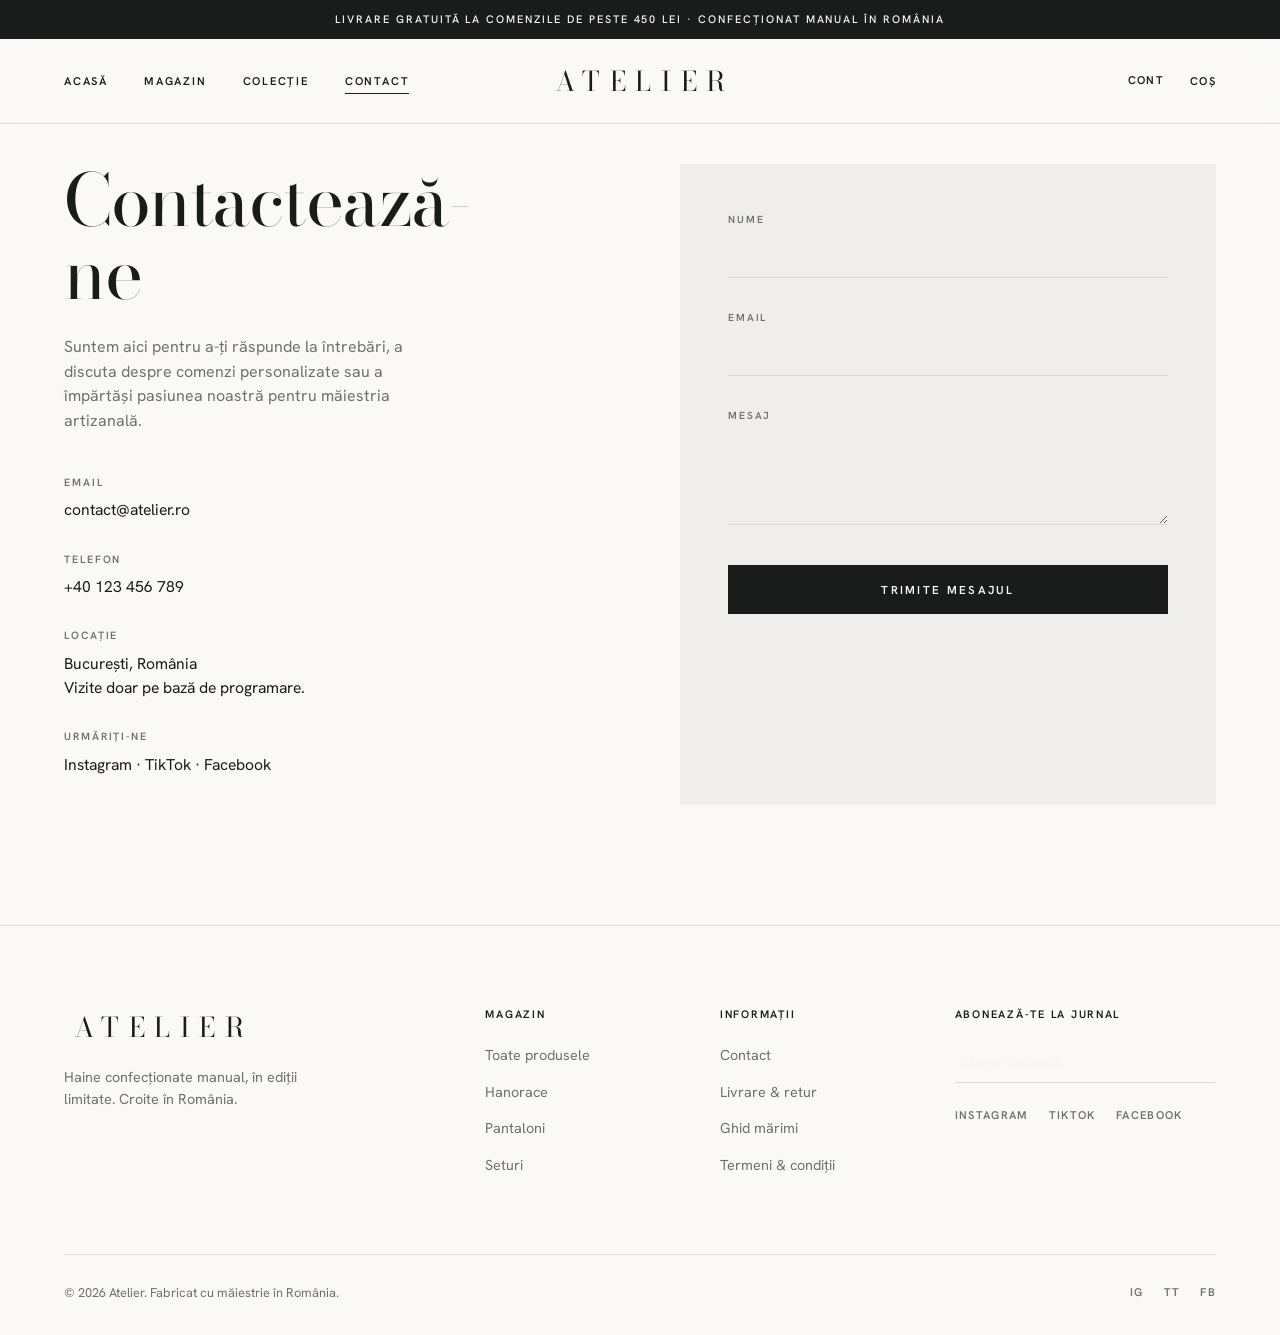
==== contact.html @ ae687ff8 "Site Atelier - magazin de haine confectionate manual Design Quiet Luxury (Bodoni Moda + Hanken Grote" ====
<!DOCTYPE html>
<html lang="ro">
<head>
  <meta charset="UTF-8" />
  <meta name="viewport" content="width=device-width, initial-scale=1.0" />
  <title>Contact — ATELIER</title>
  <meta name="description" content="Contactează echipa Atelier. Întrebări despre comenzi, mărimi sau colaborări." />
  <link rel="preconnect" href="https://fonts.googleapis.com" />
  <link rel="preconnect" href="https://fonts.gstatic.com" crossorigin />
  <link href="https://fonts.googleapis.com/css2?family=Bodoni+Moda:opsz,wght@6..96,400..700&family=Hanken+Grotesk:wght@400;500;600;700&display=swap" rel="stylesheet" />
  <link rel="stylesheet" href="css/style.css" />
</head>
<body>

  <div class="topbar">Livrare gratuită la comenzile de peste 450 lei · Confecționat manual în România</div>

  <header class="header">
    <div class="container nav">
      <button class="nav-toggle" aria-label="Meniu">☰</button>
      <nav>
        <ul class="nav-menu">
          <li><a href="index.html">Acasă</a></li>
          <li><a href="magazin.html">Magazin</a></li>
          <li><a href="index.html#colectie">Colecție</a></li>
          <li><a href="contact.html" class="active">Contact</a></li>
        </ul>
      </nav>
      <a href="index.html" class="logo">Atelier</a>
      <div class="nav-actions">
        <a href="#" aria-label="Cont">Cont</a>
        <button data-open-cart aria-label="Coș">Coș <span class="cart-count">0</span></button>
      </div>
    </div>
  </header>

  <div class="container">
    <div class="contact-grid">
      <div class="contact-left">
        <h1>Contactează-<br>ne</h1>
        <p>Suntem aici pentru a-ți răspunde la întrebări, a discuta despre comenzi personalizate sau a împărtăși pasiunea noastră pentru măiestria artizanală.</p>
        <div class="contact-info">
          <div class="block"><h4>Email</h4><p>contact@atelier.ro</p></div>
          <div class="block"><h4>Telefon</h4><p>+40 123 456 789</p></div>
          <div class="block"><h4>Locație</h4><p>București, România<br>Vizite doar pe bază de programare.</p></div>
          <div class="block"><h4>Urmăriți-ne</h4><p>Instagram · TikTok · Facebook</p></div>
        </div>
      </div>

      <div class="contact-form-wrap">
        <form id="contact-form">
          <div class="form-row">
            <label for="name">Nume</label>
            <input type="text" id="name" name="name" required />
          </div>
          <div class="form-row">
            <label for="email">Email</label>
            <input type="email" id="email" name="email" required />
          </div>
          <div class="form-row">
            <label for="message">Mesaj</label>
            <textarea id="message" name="message" required></textarea>
          </div>
          <button type="submit" class="btn btn-dark" style="width:100%">Trimite mesajul</button>
        </form>
      </div>
    </div>
  </div>

  <footer class="footer">
    <div class="container">
      <div class="footer-grid">
        <div class="footer-brand">
          <a href="index.html" class="logo">Atelier</a>
          <p>Haine confecționate manual, în ediții limitate. Croite în România.</p>
        </div>
        <div class="footer-col">
          <h4>Magazin</h4>
          <ul>
            <li><a href="magazin.html">Toate produsele</a></li>
            <li><a href="magazin.html">Hanorace</a></li>
            <li><a href="magazin.html">Pantaloni</a></li>
            <li><a href="magazin.html">Seturi</a></li>
          </ul>
        </div>
        <div class="footer-col">
          <h4>Informații</h4>
          <ul>
            <li><a href="contact.html">Contact</a></li>
            <li><a href="#">Livrare & retur</a></li>
            <li><a href="#">Ghid mărimi</a></li>
            <li><a href="#">Termeni & condiții</a></li>
          </ul>
        </div>
        <div class="footer-col">
          <h4>Abonează-te la jurnal</h4>
          <form class="newsletter-form footer-news-form">
            <input type="email" placeholder="Adresa de email" required />
            <button type="submit" aria-label="Abonează-te">→</button>
          </form>
          <div class="socials" style="margin-top:24px">
            <a href="#">Instagram</a><a href="#">TikTok</a><a href="#">Facebook</a>
          </div>
        </div>
      </div>
      <div class="footer-bottom">
        <span>© 2026 Atelier. Fabricat cu măiestrie în România.</span>
        <div class="socials"><a href="#">IG</a><a href="#">TT</a><a href="#">FB</a></div>
      </div>
    </div>
  </footer>

  <div class="cart-overlay" id="cart-overlay" data-close-cart></div>
  <aside class="cart-drawer" id="cart-drawer" aria-label="Coș de cumpărături">
    <div class="cart-header">
      <h3>Coșul tău</h3>
      <button class="cart-close" data-close-cart aria-label="Închide">×</button>
    </div>
    <div class="cart-items" id="cart-items"></div>
    <div class="cart-footer">
      <div class="cart-total"><span>Total</span><span class="amount" id="cart-total">0 lei</span></div>
      <button class="btn btn-dark" id="checkout-btn">Finalizează comanda</button>
    </div>
  </aside>

  <script src="js/products.js"></script>
  <script src="js/main.js"></script>
</body>
</html>
---- css/style.css ----
/* =========================================================
   ATELIER — Quiet Luxury Editorial
   Design premium minimalist. Editează variabilele în :root.
   Fonturi: Bodoni Moda (titluri) + Hanken Grotesk (text/UI).
   ========================================================= */

:root {
  /* Culori */
  --color-bg: #faf9f7;          /* ecru */
  --color-bg-alt: #f1f0ee;      /* stone deschis */
  --color-panel: #efeeec;
  --color-text: #1a1c1b;        /* charcoal */
  --color-muted: #6f7170;
  --color-line: #d9d8d5;
  --color-line-soft: rgba(26, 28, 27, 0.12);
  --color-accent: #c5a27d;      /* camel */
  --color-olive: #8b8d7e;
  --color-dark: #1a1c1b;
  --color-sale: #8a5a3b;

  /* Tipografie */
  --font-serif: "Bodoni Moda", Georgia, "Times New Roman", serif;
  --font-sans: "Hanken Grotesk", -apple-system, "Segoe UI", sans-serif;
  --fs-base: 16px;

  /* Spațiere */
  --container: 1440px;
  --pad-x: 64px;
  --gap: 28px;
  --section-pad: 120px;

  /* Tranziții */
  --ease: 0.4s cubic-bezier(0.22, 1, 0.36, 1);
}

/* ----------------------- Reset ----------------------- */
*,
*::before,
*::after { box-sizing: border-box; margin: 0; padding: 0; }

html { font-size: var(--fs-base); scroll-behavior: smooth; }

body {
  font-family: var(--font-sans);
  color: var(--color-text);
  background: var(--color-bg);
  line-height: 1.55;
  -webkit-font-smoothing: antialiased;
  text-rendering: optimizeLegibility;
}

img { max-width: 100%; display: block; }
a { color: inherit; text-decoration: none; }
ul { list-style: none; }
button { font-family: inherit; cursor: pointer; border: none; background: none; color: inherit; }

/* ----------------------- Utilitare ----------------------- */
.container {
  width: 100%;
  max-width: var(--container);
  margin: 0 auto;
  padding: 0 var(--pad-x);
}

.section { padding: var(--section-pad) 0; }

.serif { font-family: var(--font-serif); font-weight: 400; }

.eyebrow {
  font-size: 0.72rem;
  font-weight: 600;
  letter-spacing: 0.22em;
  text-transform: uppercase;
  color: var(--color-muted);
}

.section-head {
  display: flex;
  align-items: flex-end;
  justify-content: space-between;
  margin-bottom: 56px;
  flex-wrap: wrap;
  gap: 16px;
}
.section-title {
  font-family: var(--font-serif);
  font-weight: 400;
  font-size: clamp(2rem, 4vw, 3rem);
  line-height: 1.05;
  letter-spacing: -0.01em;
}
.section-link {
  font-size: 0.72rem;
  font-weight: 600;
  letter-spacing: 0.18em;
  text-transform: uppercase;
  position: relative;
  padding-bottom: 4px;
}
.section-link::after {
  content: "";
  position: absolute;
  left: 0; bottom: 0;
  width: 100%; height: 1px;
  background: var(--color-text);
  transform: scaleX(1);
  transform-origin: right;
  transition: transform var(--ease);
}
.section-link:hover::after { transform: scaleX(0); }

/* ----------------------- Butoane ----------------------- */
.btn {
  display: inline-block;
  padding: 16px 40px;
  font-size: 0.72rem;
  font-weight: 600;
  letter-spacing: 0.2em;
  text-transform: uppercase;
  border: 1px solid var(--color-text);
  transition: background var(--ease), color var(--ease);
}
.btn-dark { background: var(--color-text); color: var(--color-bg); }
.btn-dark:hover { background: transparent; color: var(--color-text); }
.btn-light { background: transparent; color: var(--color-text); }
.btn-light:hover { background: var(--color-text); color: var(--color-bg); }
.btn-on-dark {
  background: var(--color-bg);
  color: var(--color-text);
  border-color: var(--color-bg);
}
.btn-on-dark:hover { background: transparent; color: var(--color-bg); }

/* ----------------------- Bara superioară (promo) ----------------------- */
.topbar {
  background: var(--color-text);
  color: var(--color-bg);
  text-align: center;
  font-size: 0.68rem;
  font-weight: 500;
  letter-spacing: 0.18em;
  text-transform: uppercase;
  padding: 11px 16px;
}

/* ----------------------- Header (logo centrat) ----------------------- */
.header {
  position: sticky;
  top: 0;
  z-index: 50;
  background: rgba(250, 249, 247, 0.85);
  backdrop-filter: blur(12px);
  border-bottom: 1px solid var(--color-line-soft);
}
.nav {
  display: grid;
  grid-template-columns: 1fr auto 1fr;
  align-items: center;
  height: 84px;
}
.nav-menu {
  display: flex;
  gap: 36px;
  justify-self: start;
}
.nav-menu a {
  font-size: 0.7rem;
  font-weight: 600;
  letter-spacing: 0.16em;
  text-transform: uppercase;
  position: relative;
  padding: 6px 0;
  transition: opacity var(--ease);
}
.nav-menu a::after {
  content: "";
  position: absolute;
  left: 0; bottom: 0;
  width: 0; height: 1px;
  background: var(--color-text);
  transition: width var(--ease);
}
.nav-menu a:hover::after,
.nav-menu a.active::after { width: 100%; }

.logo {
  font-family: var(--font-serif);
  font-weight: 400;
  font-size: 1.7rem;
  letter-spacing: 0.35em;
  text-transform: uppercase;
  text-indent: 0.35em;
  justify-self: center;
}

.nav-actions {
  display: flex;
  align-items: center;
  gap: 26px;
  justify-self: end;
}
.nav-actions button,
.nav-actions a {
  font-size: 0.7rem;
  font-weight: 600;
  letter-spacing: 0.12em;
  text-transform: uppercase;
  display: flex;
  align-items: center;
  gap: 7px;
  transition: opacity var(--ease);
}
.nav-actions button:hover,
.nav-actions a:hover { opacity: 0.55; }
.cart-count {
  font-size: 0.62rem;
  color: var(--color-muted);
}
.nav-toggle { display: none; font-size: 1.4rem; justify-self: start; }

/* ----------------------- Hero ----------------------- */
.hero {
  position: relative;
  height: calc(100vh - 84px - 38px);
  min-height: 560px;
  max-height: 820px;
  display: flex;
  align-items: center;
  overflow: hidden;
  background: var(--color-bg-alt);
}
.hero-img {
  position: absolute;
  inset: 0;
  background-size: cover;
  background-position: center 30%;
}
.hero-img::after {
  content: "";
  position: absolute;
  inset: 0;
  background: linear-gradient(90deg, rgba(0,0,0,0.45) 0%, rgba(0,0,0,0.15) 45%, transparent 75%);
}
.hero-content {
  position: relative;
  z-index: 2;
  max-width: 620px;
  color: #f4f3f1;
}
.hero-content .eyebrow { color: rgba(244, 243, 241, 0.85); }
.hero-title {
  font-family: var(--font-serif);
  font-weight: 400;
  font-size: clamp(2.8rem, 6vw, 5rem);
  line-height: 1.02;
  letter-spacing: -0.02em;
  margin: 20px 0 24px;
}
.hero-text {
  font-size: 1.05rem;
  line-height: 1.6;
  margin-bottom: 40px;
  max-width: 440px;
  color: rgba(244, 243, 241, 0.92);
}

/* ----------------------- Categorii ----------------------- */
.cat-grid {
  display: grid;
  grid-template-columns: repeat(3, 1fr);
  gap: var(--gap);
}
.cat-card {
  position: relative;
  aspect-ratio: 3 / 4;
  overflow: hidden;
  background: var(--color-bg-alt);
}
.cat-card img {
  position: absolute;
  inset: 0;
  width: 100%; height: 100%;
  object-fit: cover;
  transition: transform 0.9s var(--ease);
}
.cat-card:hover img { transform: scale(1.05); }
.cat-card .label {
  position: absolute;
  left: 0; bottom: 0;
  width: 100%;
  padding: 32px;
  background: linear-gradient(transparent, rgba(26,28,27,0.55));
  color: #f4f3f1;
}
.cat-card .label span {
  font-size: 0.68rem;
  font-weight: 600;
  letter-spacing: 0.2em;
  text-transform: uppercase;
  opacity: 0.85;
}
.cat-card .label h3 {
  font-family: var(--font-serif);
  font-weight: 400;
  font-size: 1.6rem;
  margin-top: 6px;
}

/* ----------------------- Grilă produse ----------------------- */
.product-grid {
  display: grid;
  grid-template-columns: repeat(4, 1fr);
  gap: 56px var(--gap);
}
.product-card { position: relative; }
.product-media {
  position: relative;
  aspect-ratio: 3 / 4;
  background: var(--color-bg-alt);
  overflow: hidden;
  margin-bottom: 18px;
}
.product-media img {
  position: absolute;
  inset: 0;
  width: 100%; height: 100%;
  object-fit: cover;
  transition: transform 0.9s var(--ease), opacity var(--ease);
}
.product-card:hover .product-media img { transform: scale(1.04); }
.product-media .ph {
  position: absolute;
  inset: 0;
  display: flex;
  align-items: center;
  justify-content: center;
  color: var(--color-muted);
  font-size: 0.75rem;
  letter-spacing: 0.1em;
  text-transform: uppercase;
  text-align: center;
  padding: 16px;
}
.badge {
  position: absolute;
  top: 16px;
  left: 16px;
  z-index: 2;
  font-size: 0.62rem;
  font-weight: 600;
  letter-spacing: 0.16em;
  text-transform: uppercase;
  color: var(--color-text);
  background: rgba(250, 249, 247, 0.9);
  padding: 6px 12px;
}
.badge.sale { color: var(--color-sale); }
.product-add {
  position: absolute;
  left: 16px;
  right: 16px;
  bottom: 16px;
  background: var(--color-text);
  color: var(--color-bg);
  text-align: center;
  padding: 14px;
  font-size: 0.66rem;
  font-weight: 600;
  letter-spacing: 0.18em;
  text-transform: uppercase;
  opacity: 0;
  transform: translateY(10px);
  transition: opacity var(--ease), transform var(--ease);
}
.product-card:hover .product-add { opacity: 1; transform: translateY(0); }

.product-info { text-align: left; }
.product-cat {
  font-size: 0.64rem;
  font-weight: 600;
  letter-spacing: 0.16em;
  text-transform: uppercase;
  color: var(--color-muted);
  margin-bottom: 8px;
}
.product-info h3 {
  font-family: var(--font-serif);
  font-weight: 400;
  font-size: 1.15rem;
  margin-bottom: 8px;
}
.product-price {
  font-size: 0.95rem;
  display: flex;
  gap: 10px;
  align-items: baseline;
}
.product-price .old {
  color: var(--color-muted);
  text-decoration: line-through;
  font-size: 0.85rem;
}
.product-price .sale { color: var(--color-sale); }
.swatches { display: flex; gap: 7px; margin-top: 12px; }
.swatch {
  width: 13px; height: 13px;
  border-radius: 50%;
  border: 1px solid var(--color-line);
}

/* ----------------------- Bandă valori ----------------------- */
.values {
  border-top: 1px solid var(--color-line-soft);
  border-bottom: 1px solid var(--color-line-soft);
}
.values-grid {
  display: grid;
  grid-template-columns: repeat(4, 1fr);
  gap: var(--gap);
}
.value { text-align: center; padding: 16px; }
.value .ico {
  font-family: var(--font-serif);
  font-size: 1.6rem;
  color: var(--color-accent);
  margin-bottom: 14px;
}
.value h4 {
  font-size: 0.72rem;
  font-weight: 600;
  letter-spacing: 0.16em;
  text-transform: uppercase;
  margin-bottom: 8px;
}
.value p { font-size: 0.88rem; color: var(--color-muted); }

/* ----------------------- Story / Despre ----------------------- */
.story {
  display: grid;
  grid-template-columns: 1fr 1fr;
  align-items: center;
  gap: 80px;
}
.story-media { aspect-ratio: 4 / 5; overflow: hidden; background: var(--color-bg-alt); }
.story-media img { width: 100%; height: 100%; object-fit: cover; }
.story-text h2 {
  font-family: var(--font-serif);
  font-weight: 400;
  font-size: clamp(2rem, 3.5vw, 2.8rem);
  line-height: 1.1;
  letter-spacing: -0.01em;
  margin: 18px 0 24px;
}
.story-text p { color: var(--color-muted); margin-bottom: 20px; max-width: 480px; }

/* ----------------------- Newsletter ----------------------- */
.newsletter {
  background: var(--color-text);
  color: var(--color-bg);
  text-align: center;
}
.newsletter h2 {
  font-family: var(--font-serif);
  font-weight: 400;
  font-size: clamp(2rem, 3.5vw, 2.8rem);
  margin-bottom: 16px;
}
.newsletter p { color: rgba(244, 243, 241, 0.65); margin-bottom: 36px; }
.newsletter-form {
  display: flex;
  max-width: 460px;
  margin: 0 auto;
  border-bottom: 1px solid rgba(244, 243, 241, 0.35);
}
.newsletter-form input {
  flex: 1;
  padding: 14px 4px;
  border: none;
  background: transparent;
  color: var(--color-bg);
  font-family: inherit;
  font-size: 0.95rem;
}
.newsletter-form input::placeholder { color: rgba(244, 243, 241, 0.5); }
.newsletter-form input:focus { outline: none; }
.newsletter-form button {
  padding: 14px 8px;
  color: var(--color-bg);
  font-size: 1.2rem;
}

/* ----------------------- Footer ----------------------- */
.footer {
  background: var(--color-bg);
  border-top: 1px solid var(--color-line-soft);
  padding: 80px 0 32px;
}
.footer-grid {
  display: grid;
  grid-template-columns: 2fr 1fr 1fr 1.4fr;
  gap: 48px;
  margin-bottom: 64px;
}
.footer-brand .logo { justify-self: start; margin-bottom: 18px; display: inline-block; }
.footer-brand p { color: var(--color-muted); font-size: 0.9rem; max-width: 280px; }
.footer-col h4 {
  font-size: 0.68rem;
  font-weight: 600;
  letter-spacing: 0.16em;
  text-transform: uppercase;
  margin-bottom: 20px;
}
.footer-col ul li { margin-bottom: 12px; }
.footer-col a { font-size: 0.9rem; color: var(--color-muted); transition: color var(--ease); }
.footer-col a:hover { color: var(--color-text); }
.footer-news-form {
  display: flex;
  border-bottom: 1px solid var(--color-line);
  max-width: 260px;
}
.footer-news-form input {
  flex: 1;
  padding: 8px 2px;
  border: none;
  background: transparent;
  font-family: inherit;
  font-size: 0.88rem;
  color: var(--color-text);
}
.footer-news-form input:focus { outline: none; }
.footer-news-form button { padding: 8px; font-size: 1.1rem; }
.footer-bottom {
  display: flex;
  justify-content: space-between;
  align-items: center;
  padding-top: 28px;
  border-top: 1px solid var(--color-line-soft);
  font-size: 0.8rem;
  color: var(--color-muted);
  flex-wrap: wrap;
  gap: 12px;
}
.socials { display: flex; gap: 20px; }
.socials a { font-size: 0.7rem; font-weight: 600; letter-spacing: 0.12em; text-transform: uppercase; }

/* ----------------------- Coș (drawer) ----------------------- */
.cart-overlay {
  position: fixed; inset: 0;
  background: rgba(26, 28, 27, 0.4);
  backdrop-filter: blur(2px);
  opacity: 0; visibility: hidden;
  transition: opacity var(--ease);
  z-index: 100;
}
.cart-overlay.open { opacity: 1; visibility: visible; }
.cart-drawer {
  position: fixed; top: 0; right: 0;
  width: 420px; max-width: 92vw; height: 100%;
  background: var(--color-bg);
  z-index: 101;
  transform: translateX(100%);
  transition: transform var(--ease);
  display: flex;
  flex-direction: column;
}
.cart-drawer.open { transform: translateX(0); }
.cart-header {
  display: flex;
  justify-content: space-between;
  align-items: center;
  padding: 28px;
  border-bottom: 1px solid var(--color-line-soft);
}
.cart-header h3 {
  font-size: 0.78rem;
  font-weight: 600;
  letter-spacing: 0.18em;
  text-transform: uppercase;
}
.cart-close { font-size: 1.6rem; line-height: 1; }
.cart-items { flex: 1; overflow-y: auto; padding: 12px 28px; }
.cart-item {
  display: grid;
  grid-template-columns: 64px 1fr auto;
  gap: 16px;
  padding: 20px 0;
  border-bottom: 1px solid var(--color-line-soft);
}
.cart-item .thumb { width: 64px; height: 82px; object-fit: cover; background: var(--color-bg-alt); }
.cart-item h4 { font-family: var(--font-serif); font-weight: 400; font-size: 1rem; margin-bottom: 5px; }
.cart-item .meta { font-size: 0.78rem; color: var(--color-muted); }
.cart-item .qty { display: flex; align-items: center; gap: 10px; margin-top: 12px; font-size: 0.9rem; }
.cart-item .qty button {
  width: 26px; height: 26px;
  border: 1px solid var(--color-line);
  font-size: 0.9rem;
  transition: border-color var(--ease);
}
.cart-item .qty button:hover { border-color: var(--color-text); }
.cart-item .remove {
  font-size: 0.68rem;
  letter-spacing: 0.1em;
  text-transform: uppercase;
  color: var(--color-muted);
  align-self: start;
  transition: color var(--ease);
}
.cart-item .remove:hover { color: var(--color-sale); }
.cart-empty { text-align: center; color: var(--color-muted); padding: 80px 0; font-size: 0.92rem; }
.cart-footer { padding: 28px; border-top: 1px solid var(--color-line-soft); }
.cart-total {
  display: flex;
  justify-content: space-between;
  align-items: baseline;
  font-size: 0.95rem;
  margin-bottom: 20px;
}
.cart-total .amount { font-family: var(--font-serif); font-size: 1.4rem; }
.cart-footer .btn { width: 100%; text-align: center; }

/* ----------------------- Antet pagini ----------------------- */
.page-head { text-align: center; padding: 80px 0 24px; }
.page-head h1 {
  font-family: var(--font-serif);
  font-weight: 400;
  font-size: clamp(2.6rem, 6vw, 4.5rem);
  line-height: 1.02;
  letter-spacing: -0.01em;
}
.page-head p { color: var(--color-muted); margin-top: 14px; max-width: 480px; margin-left: auto; margin-right: auto; }

/* ----------------------- Filtre shop ----------------------- */
.filters {
  display: flex;
  gap: 28px;
  flex-wrap: wrap;
  justify-content: center;
  margin: 40px 0 64px;
}
.filter-btn {
  font-size: 0.7rem;
  font-weight: 600;
  letter-spacing: 0.16em;
  text-transform: uppercase;
  color: var(--color-muted);
  padding-bottom: 6px;
  position: relative;
  transition: color var(--ease);
}
.filter-btn::after {
  content: "";
  position: absolute;
  left: 0; bottom: 0;
  width: 0; height: 1px;
  background: var(--color-text);
  transition: width var(--ease);
}
.filter-btn:hover { color: var(--color-text); }
.filter-btn.active { color: var(--color-text); }
.filter-btn.active::after { width: 100%; }

/* ----------------------- Pagina contact ----------------------- */
.contact-grid {
  display: grid;
  grid-template-columns: 1fr 1fr;
  gap: 80px;
  padding: 40px 0 var(--section-pad);
}
.contact-left h1 {
  font-family: var(--font-serif);
  font-weight: 400;
  font-size: clamp(2.6rem, 6vw, 4.5rem);
  line-height: 1.02;
  letter-spacing: -0.02em;
  margin-bottom: 24px;
}
.contact-left > p { color: var(--color-muted); max-width: 380px; margin-bottom: 40px; }
.contact-info .block { margin-bottom: 28px; }
.contact-info h4 {
  font-size: 0.66rem;
  font-weight: 600;
  letter-spacing: 0.18em;
  text-transform: uppercase;
  color: var(--color-muted);
  margin-bottom: 8px;
}
.contact-info p { font-size: 0.98rem; }
.contact-form-wrap { background: var(--color-panel); padding: 48px; }
.form-row { margin-bottom: 32px; }
.form-row label {
  display: block;
  font-size: 0.64rem;
  font-weight: 600;
  letter-spacing: 0.18em;
  text-transform: uppercase;
  color: var(--color-muted);
  margin-bottom: 12px;
}
.form-row input,
.form-row textarea {
  width: 100%;
  padding: 8px 0;
  border: none;
  border-bottom: 1px solid var(--color-line);
  background: transparent;
  font-family: inherit;
  font-size: 1rem;
  color: var(--color-text);
}
.form-row input:focus,
.form-row textarea:focus { outline: none; border-color: var(--color-text); }
.form-row textarea { resize: vertical; min-height: 90px; }

/* ----------------------- Toast ----------------------- */
.toast {
  position: fixed;
  bottom: 28px;
  left: 50%;
  transform: translateX(-50%) translateY(120px);
  background: var(--color-text);
  color: var(--color-bg);
  padding: 16px 28px;
  font-size: 0.8rem;
  letter-spacing: 0.08em;
  z-index: 200;
  transition: transform var(--ease);
}
.toast.show { transform: translateX(-50%) translateY(0); }

/* ----------------------- Responsive ----------------------- */
@media (max-width: 1100px) {
  :root { --pad-x: 40px; --section-pad: 96px; }
  .product-grid { grid-template-columns: repeat(3, 1fr); }
  .footer-grid { grid-template-columns: 1fr 1fr; }
}

@media (max-width: 860px) {
  :root { --pad-x: 24px; --section-pad: 72px; }
  .nav { grid-template-columns: 1fr auto 1fr; height: 70px; }
  .nav-menu {
    position: fixed;
    top: 70px; left: 0;
    width: 100%;
    background: var(--color-bg);
    flex-direction: column;
    gap: 0;
    padding: 8px 24px 16px;
    border-bottom: 1px solid var(--color-line-soft);
    transform: translateY(-130%);
    transition: transform var(--ease);
    z-index: 40;
  }
  .nav-menu.open { transform: translateY(0); }
  .nav-menu a { padding: 16px 0; border-bottom: 1px solid var(--color-line-soft); }
  .nav-toggle { display: block; }
  .logo { font-size: 1.4rem; }
  .nav-actions { gap: 18px; }
  .story { grid-template-columns: 1fr; gap: 40px; }
  .contact-grid { grid-template-columns: 1fr; gap: 48px; }
  .contact-form-wrap { padding: 32px 24px; }
  .cat-grid { grid-template-columns: 1fr; }
  .product-grid { grid-template-columns: repeat(2, 1fr); gap: 40px 20px; }
  .values-grid { grid-template-columns: 1fr 1fr; gap: 40px 16px; }
  .footer-grid { grid-template-columns: 1fr; gap: 36px; }
  .newsletter-form { flex-direction: row; }
}

@media (max-width: 460px) {
  .product-grid { grid-template-columns: 1fr; }
  .nav-actions a[aria-label="Cont"] { display: none; }
}
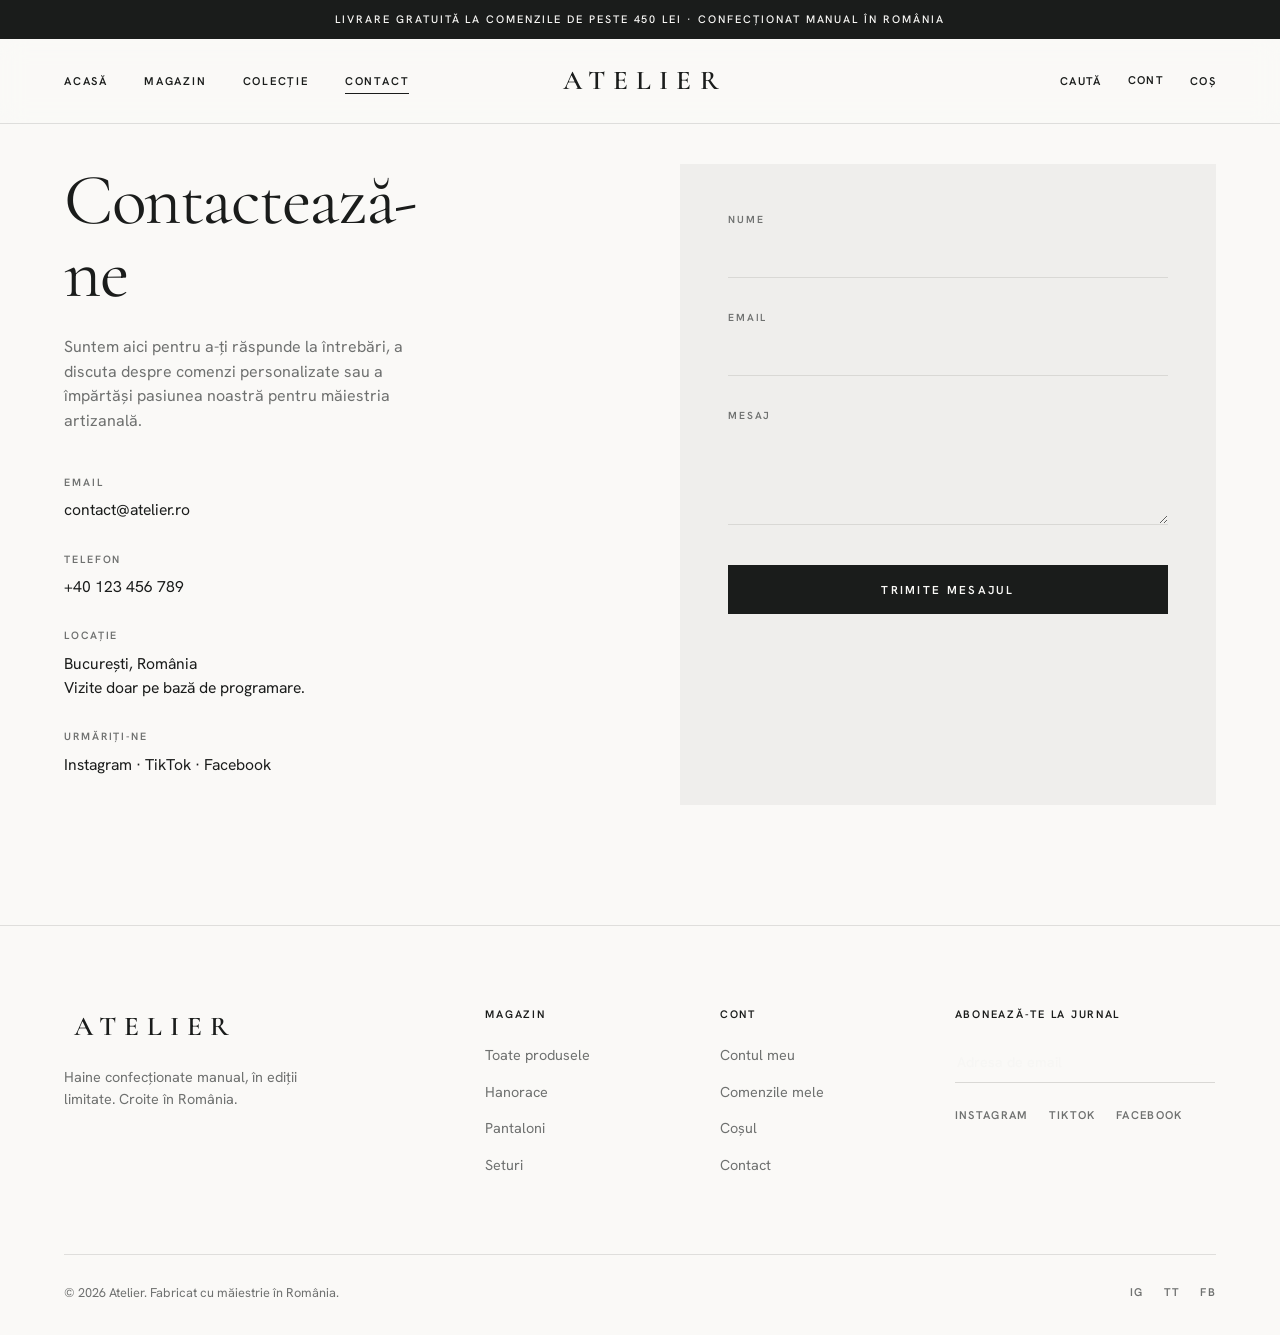
==== commit 00c7d7c2: "Actualizare magazin: pagini noi, stiluri, animatii si autentificare" ====
--- a/contact.html
+++ b/contact.html
@@ -7,31 +7,10 @@
   <meta name="description" content="Contactează echipa Atelier. Întrebări despre comenzi, mărimi sau colaborări." />
   <link rel="preconnect" href="https://fonts.googleapis.com" />
   <link rel="preconnect" href="https://fonts.gstatic.com" crossorigin />
-  <link href="https://fonts.googleapis.com/css2?family=Bodoni+Moda:opsz,wght@6..96,400..700&family=Hanken+Grotesk:wght@400;500;600;700&display=swap" rel="stylesheet" />
-  <link rel="stylesheet" href="css/style.css" />
+  <link href="https://fonts.googleapis.com/css2?family=Cormorant+Garamond:wght@400;500;600;700&family=Hanken+Grotesk:wght@400;500;600;700&display=swap" rel="stylesheet" />
+  <link rel="stylesheet" href="css/style.css?v=5" />
 </head>
-<body>
-
-  <div class="topbar">Livrare gratuită la comenzile de peste 450 lei · Confecționat manual în România</div>
-
-  <header class="header">
-    <div class="container nav">
-      <button class="nav-toggle" aria-label="Meniu">☰</button>
-      <nav>
-        <ul class="nav-menu">
-          <li><a href="index.html">Acasă</a></li>
-          <li><a href="magazin.html">Magazin</a></li>
-          <li><a href="index.html#colectie">Colecție</a></li>
-          <li><a href="contact.html" class="active">Contact</a></li>
-        </ul>
-      </nav>
-      <a href="index.html" class="logo">Atelier</a>
-      <div class="nav-actions">
-        <a href="#" aria-label="Cont">Cont</a>
-        <button data-open-cart aria-label="Coș">Coș <span class="cart-count">0</span></button>
-      </div>
-    </div>
-  </header>
+<body data-page="contact">
 
   <div class="container">
     <div class="contact-grid">
@@ -66,63 +45,9 @@
     </div>
   </div>
 
-  <footer class="footer">
-    <div class="container">
-      <div class="footer-grid">
-        <div class="footer-brand">
-          <a href="index.html" class="logo">Atelier</a>
-          <p>Haine confecționate manual, în ediții limitate. Croite în România.</p>
-        </div>
-        <div class="footer-col">
-          <h4>Magazin</h4>
-          <ul>
-            <li><a href="magazin.html">Toate produsele</a></li>
-            <li><a href="magazin.html">Hanorace</a></li>
-            <li><a href="magazin.html">Pantaloni</a></li>
-            <li><a href="magazin.html">Seturi</a></li>
-          </ul>
-        </div>
-        <div class="footer-col">
-          <h4>Informații</h4>
-          <ul>
-            <li><a href="contact.html">Contact</a></li>
-            <li><a href="#">Livrare & retur</a></li>
-            <li><a href="#">Ghid mărimi</a></li>
-            <li><a href="#">Termeni & condiții</a></li>
-          </ul>
-        </div>
-        <div class="footer-col">
-          <h4>Abonează-te la jurnal</h4>
-          <form class="newsletter-form footer-news-form">
-            <input type="email" placeholder="Adresa de email" required />
-            <button type="submit" aria-label="Abonează-te">→</button>
-          </form>
-          <div class="socials" style="margin-top:24px">
-            <a href="#">Instagram</a><a href="#">TikTok</a><a href="#">Facebook</a>
-          </div>
-        </div>
-      </div>
-      <div class="footer-bottom">
-        <span>© 2026 Atelier. Fabricat cu măiestrie în România.</span>
-        <div class="socials"><a href="#">IG</a><a href="#">TT</a><a href="#">FB</a></div>
-      </div>
-    </div>
-  </footer>
-
-  <div class="cart-overlay" id="cart-overlay" data-close-cart></div>
-  <aside class="cart-drawer" id="cart-drawer" aria-label="Coș de cumpărături">
-    <div class="cart-header">
-      <h3>Coșul tău</h3>
-      <button class="cart-close" data-close-cart aria-label="Închide">×</button>
-    </div>
-    <div class="cart-items" id="cart-items"></div>
-    <div class="cart-footer">
-      <div class="cart-total"><span>Total</span><span class="amount" id="cart-total">0 lei</span></div>
-      <button class="btn btn-dark" id="checkout-btn">Finalizează comanda</button>
-    </div>
-  </aside>
-
-  <script src="js/products.js"></script>
-  <script src="js/main.js"></script>
+  <script src="js/products.js?v=5"></script>
+  <script src="js/auth.js?v=5"></script>
+  <script src="js/layout.js?v=5"></script>
+  <script src="js/main.js?v=5"></script>
 </body>
 </html>
--- a/css/style.css
+++ b/css/style.css
@@ -19,7 +19,7 @@
   --color-sale: #8a5a3b;
 
   /* Tipografie */
-  --font-serif: "Bodoni Moda", Georgia, "Times New Roman", serif;
+  --font-serif: "Cormorant Garamond", Georgia, "Times New Roman", serif;
   --font-sans: "Hanken Grotesk", -apple-system, "Segoe UI", sans-serif;
   --fs-base: 16px;
 
@@ -767,5 +767,947 @@
 
 @media (max-width: 460px) {
   .product-grid { grid-template-columns: 1fr; }
-  .nav-actions a[aria-label="Cont"] { display: none; }
-}
+}
+
+/* =========================================================
+   CĂUTARE / CONT / COȘ / CHECKOUT  (funcții adăugate)
+   ========================================================= */
+
+/* ----------------------- Search overlay ----------------------- */
+.search-overlay {
+  position: fixed;
+  inset: 0;
+  z-index: 120;
+  background: rgba(26, 28, 27, 0.4);
+  backdrop-filter: blur(4px);
+  opacity: 0;
+  visibility: hidden;
+  transition: opacity var(--ease);
+}
+.search-overlay.open { opacity: 1; visibility: visible; }
+.search-panel {
+  background: var(--color-bg);
+  padding: 32px 0 48px;
+  max-height: 90vh;
+  overflow-y: auto;
+  transform: translateY(-16px);
+  transition: transform var(--ease);
+}
+.search-overlay.open .search-panel { transform: translateY(0); }
+.search-bar {
+  display: flex;
+  align-items: center;
+  gap: 16px;
+  border-bottom: 1px solid var(--color-text);
+  padding-bottom: 12px;
+}
+.search-bar input {
+  flex: 1;
+  border: none;
+  background: transparent;
+  font-family: var(--font-serif);
+  font-size: clamp(1.4rem, 3vw, 2.2rem);
+  color: var(--color-text);
+}
+.search-bar input:focus { outline: none; }
+.search-bar input::placeholder { color: var(--color-line); }
+.search-close { font-size: 1.8rem; line-height: 1; color: var(--color-muted); }
+.search-hint {
+  font-size: 0.72rem;
+  letter-spacing: 0.14em;
+  text-transform: uppercase;
+  color: var(--color-muted);
+  margin: 24px 0 32px;
+}
+.search-results { gap: 40px var(--gap); }
+
+/* ----------------------- Pagina cont ----------------------- */
+.account-wrap { padding: 64px 0 var(--section-pad); min-height: 50vh; }
+.auth-grid {
+  display: grid;
+  grid-template-columns: 1fr 1fr;
+  gap: 32px;
+  max-width: 900px;
+  margin: 0 auto;
+}
+.auth-card { background: var(--color-panel); padding: 48px; }
+.auth-card h2 { font-size: 1.8rem; margin-bottom: 6px; }
+.auth-sub { color: var(--color-muted); font-size: 0.9rem; margin-bottom: 32px; }
+.form-error { color: var(--color-error, #ba1a1a); font-size: 0.82rem; min-height: 18px; margin-bottom: 8px; }
+
+/* dashboard */
+.dash-head {
+  display: flex;
+  justify-content: space-between;
+  align-items: flex-start;
+  gap: 24px;
+  padding-bottom: 40px;
+  border-bottom: 1px solid var(--color-line-soft);
+  margin-bottom: 48px;
+  flex-wrap: wrap;
+}
+.dash-head h1 { font-size: clamp(2rem, 4vw, 3rem); line-height: 1.05; margin-top: 6px; }
+.dash-email { color: var(--color-muted); margin-top: 8px; }
+.orders-list { display: flex; flex-direction: column; gap: 16px; }
+.order-card { border: 1px solid var(--color-line-soft); padding: 24px; }
+.order-top {
+  display: flex;
+  justify-content: space-between;
+  align-items: baseline;
+  margin-bottom: 12px;
+  gap: 12px;
+  flex-wrap: wrap;
+}
+.order-id { font-weight: 600; letter-spacing: 0.04em; margin-right: 14px; }
+.order-date { color: var(--color-muted); font-size: 0.85rem; }
+.order-status {
+  font-size: 0.64rem;
+  font-weight: 600;
+  letter-spacing: 0.14em;
+  text-transform: uppercase;
+  color: var(--color-accent);
+  border: 1px solid var(--color-accent);
+  padding: 4px 10px;
+}
+.order-items { color: var(--color-muted); font-size: 0.9rem; margin-bottom: 16px; }
+.order-bottom {
+  display: flex;
+  justify-content: space-between;
+  align-items: baseline;
+  padding-top: 14px;
+  border-top: 1px solid var(--color-line-soft);
+  font-size: 0.88rem;
+}
+.order-total { font-family: var(--font-serif); font-size: 1.2rem; }
+
+/* ----------------------- Pagina coș ----------------------- */
+.cart-empty-page { text-align: center; padding: 80px 0 120px; }
+.cart-empty-page p { color: var(--color-muted); margin-bottom: 28px; font-size: 1rem; }
+.cartp-grid { display: grid; grid-template-columns: 1.7fr 1fr; gap: 64px; align-items: start; }
+.cartp-list { display: flex; flex-direction: column; }
+.cartp-item {
+  display: grid;
+  grid-template-columns: 96px 1fr auto auto auto;
+  gap: 24px;
+  align-items: center;
+  padding: 24px 0;
+  border-bottom: 1px solid var(--color-line-soft);
+}
+.cartp-media { width: 96px; height: 120px; overflow: hidden; background: var(--color-bg-alt); }
+.cartp-media img { width: 100%; height: 100%; object-fit: cover; }
+.cartp-info h3 { font-size: 1.15rem; margin: 4px 0; }
+.cartp-price { color: var(--color-muted); font-size: 0.9rem; }
+.cartp-qty { display: flex; align-items: center; gap: 12px; }
+.cartp-qty button {
+  width: 30px; height: 30px;
+  border: 1px solid var(--color-line);
+  font-size: 1rem;
+  transition: border-color var(--ease);
+}
+.cartp-qty button:hover { border-color: var(--color-text); }
+.cartp-line-total { font-family: var(--font-serif); font-size: 1.1rem; min-width: 90px; text-align: right; }
+.cartp-remove { font-size: 1.4rem; color: var(--color-muted); line-height: 1; transition: color var(--ease); }
+.cartp-remove:hover { color: var(--color-sale); }
+.cartp-summary { background: var(--color-panel); padding: 36px; position: sticky; top: 110px; }
+.cartp-summary h3 { font-size: 1.4rem; margin-bottom: 24px; }
+.sum-row { display: flex; justify-content: space-between; font-size: 0.92rem; margin-bottom: 14px; }
+.sum-total {
+  border-top: 1px solid var(--color-line);
+  padding-top: 18px;
+  margin-top: 18px;
+  font-size: 1rem;
+}
+.sum-total .amount { font-family: var(--font-serif); font-size: 1.4rem; }
+.ship-note { font-size: 0.78rem; color: var(--color-accent); margin: -4px 0 14px; }
+.cartp-continue {
+  display: block;
+  text-align: center;
+  margin-top: 18px;
+  font-size: 0.72rem;
+  font-weight: 600;
+  letter-spacing: 0.14em;
+  text-transform: uppercase;
+  color: var(--color-muted);
+  transition: color var(--ease);
+}
+.cartp-continue:hover { color: var(--color-text); }
+
+/* ----------------------- Checkout ----------------------- */
+.checkout-grid { display: grid; grid-template-columns: 1.4fr 1fr; gap: 64px; align-items: start; }
+.checkout-form { display: flex; flex-direction: column; gap: 40px; }
+.co-section { border-bottom: 1px solid var(--color-line-soft); padding-bottom: 36px; }
+.co-section:last-of-type { border-bottom: none; }
+.co-title { font-size: 1.4rem; margin-bottom: 24px; }
+.co-two { display: grid; grid-template-columns: 1fr 1fr; gap: 24px; }
+.co-pay-note { font-size: 0.82rem; color: var(--color-muted); margin-bottom: 20px; }
+.co-pay-option {
+  display: flex;
+  align-items: center;
+  gap: 12px;
+  padding: 16px;
+  border: 1px solid var(--color-line);
+  margin-bottom: 12px;
+  font-size: 0.92rem;
+  cursor: pointer;
+}
+.checkout-aside { background: var(--color-panel); padding: 36px; position: sticky; top: 110px; }
+.co-lines { margin-bottom: 24px; }
+.co-line {
+  display: grid;
+  grid-template-columns: 52px 1fr auto;
+  gap: 14px;
+  align-items: center;
+  padding: 12px 0;
+  border-bottom: 1px solid var(--color-line-soft);
+}
+.co-thumb { position: relative; width: 52px; height: 64px; background: var(--color-bg-alt); }
+.co-thumb img { width: 100%; height: 100%; object-fit: cover; }
+.co-qty {
+  position: absolute;
+  top: -8px; right: -8px;
+  background: var(--color-text);
+  color: var(--color-bg);
+  font-size: 0.66rem;
+  min-width: 20px; height: 20px;
+  border-radius: 50%;
+  display: flex; align-items: center; justify-content: center;
+}
+.co-name h4 { font-family: var(--font-serif); font-weight: 400; font-size: 0.98rem; }
+.co-name span { font-size: 0.74rem; color: var(--color-muted); }
+.co-price { font-size: 0.9rem; }
+
+/* confirmare comandă */
+.order-success { text-align: center; max-width: 600px; margin: 40px auto 80px; }
+.order-success h1 { font-size: clamp(2rem, 4vw, 3rem); line-height: 1.05; margin: 14px 0 18px; }
+.order-success > p { color: var(--color-muted); margin-bottom: 36px; }
+.success-actions { display: flex; gap: 16px; justify-content: center; flex-wrap: wrap; }
+.success-hint { font-size: 0.82rem; color: var(--color-muted); margin-top: 28px; }
+
+/* ----------------------- Responsive funcții ----------------------- */
+@media (max-width: 860px) {
+  .auth-grid { grid-template-columns: 1fr; }
+  .auth-card { padding: 32px 24px; }
+  .cartp-grid { grid-template-columns: 1fr; gap: 40px; }
+  .cartp-summary, .checkout-aside { position: static; }
+  .checkout-grid { grid-template-columns: 1fr; gap: 40px; }
+  .cartp-item {
+    grid-template-columns: 72px 1fr auto;
+    grid-template-areas: "media info remove" "media qty total";
+    gap: 8px 16px;
+    row-gap: 14px;
+  }
+  .cartp-media { grid-area: media; width: 72px; height: 92px; }
+  .cartp-info { grid-area: info; }
+  .cartp-qty { grid-area: qty; }
+  .cartp-line-total { grid-area: total; }
+  .cartp-remove { grid-area: remove; justify-self: end; }
+  .co-two { grid-template-columns: 1fr; }
+}
+
+/* =========================================================
+   MĂRIMI / MENIU CONT / DASHBOARD / VOUCHER / PAȘI CHECKOUT
+   ========================================================= */
+
+/* ----------------------- Selector mărime pe card ----------------------- */
+.product-action { position: absolute; left: 16px; right: 16px; bottom: 16px; }
+.product-add {
+  position: static;
+  width: 100%;
+  left: auto; right: auto; bottom: auto;
+}
+.size-pick {
+  display: none;
+  background: var(--color-text);
+  color: var(--color-bg);
+  padding: 12px 14px;
+}
+.size-pick.show { display: block; }
+.product-card:hover .size-pick.show { /* rămâne vizibil */ }
+.size-pick-label {
+  display: block;
+  font-size: 0.6rem;
+  font-weight: 600;
+  letter-spacing: 0.16em;
+  text-transform: uppercase;
+  color: rgba(244, 243, 241, 0.6);
+  margin-bottom: 8px;
+}
+.size-pick-row { display: flex; flex-wrap: wrap; gap: 6px; }
+.size-chip {
+  min-width: 34px;
+  padding: 6px 8px;
+  border: 1px solid rgba(244, 243, 241, 0.3);
+  color: var(--color-bg);
+  font-size: 0.72rem;
+  font-weight: 600;
+  letter-spacing: 0.04em;
+  transition: background var(--ease), color var(--ease);
+}
+.size-chip:hover { background: var(--color-bg); color: var(--color-text); }
+
+/* ----------------------- Meniu cont (dropdown) ----------------------- */
+.account-menu { position: relative; }
+.account-trigger {
+  font-size: 0.7rem;
+  font-weight: 600;
+  letter-spacing: 0.12em;
+  text-transform: uppercase;
+}
+.account-dropdown {
+  position: absolute;
+  top: calc(100% + 18px);
+  right: 0;
+  min-width: 240px;
+  background: var(--color-bg);
+  border: 1px solid var(--color-line);
+  padding: 8px 0;
+  opacity: 0;
+  visibility: hidden;
+  transform: translateY(-8px);
+  transition: opacity var(--ease), transform var(--ease);
+  z-index: 60;
+}
+.account-dropdown.open { opacity: 1; visibility: visible; transform: translateY(0); }
+.account-dropdown a,
+.account-dropdown button {
+  display: block;
+  width: 100%;
+  text-align: left;
+  padding: 13px 24px;
+  font-size: 0.92rem;
+  letter-spacing: 0;
+  text-transform: none;
+  font-weight: 400;
+  color: var(--color-text);
+  transition: background var(--ease);
+}
+.account-dropdown a:hover,
+.account-dropdown button:hover { background: var(--color-bg-alt); }
+.account-logout {
+  border-top: 1px solid var(--color-line-soft);
+  margin-top: 6px;
+  font-weight: 600 !important;
+  font-size: 0.82rem !important;
+}
+
+/* ----------------------- Dashboard cont (cu secțiuni) ----------------------- */
+.dash { display: grid; grid-template-columns: 280px 1fr; gap: 56px; align-items: start; }
+.dash-side {
+  border-right: 1px solid var(--color-line-soft);
+  padding-right: 32px;
+  position: sticky;
+  top: 110px;
+}
+.dash-side h2 { font-size: 1.8rem; margin: 6px 0 4px; }
+.dash-nav { display: flex; flex-direction: column; margin-top: 28px; }
+.dash-nav a,
+.dash-nav button {
+  text-align: left;
+  padding: 13px 0;
+  font-size: 0.95rem;
+  color: var(--color-muted);
+  border-bottom: 1px solid var(--color-line-soft);
+  transition: color var(--ease);
+}
+.dash-nav a:hover,
+.dash-nav button:hover { color: var(--color-text); }
+.dash-nav a.active { color: var(--color-text); font-weight: 600; }
+.dash-nav #logout-btn {
+  margin-top: 18px;
+  border: none;
+  color: var(--color-sale);
+  font-weight: 600;
+  font-size: 0.85rem;
+}
+.dash-title { font-size: clamp(1.6rem, 3vw, 2.2rem); margin-bottom: 28px; }
+.dash-lead { color: var(--color-muted); margin-bottom: 28px; max-width: 460px; }
+.overview-grid { display: grid; grid-template-columns: repeat(3, 1fr); gap: 20px; }
+.overview-card { border: 1px solid var(--color-line-soft); padding: 24px; }
+.overview-card h4 {
+  font-size: 0.66rem;
+  font-weight: 600;
+  letter-spacing: 0.16em;
+  text-transform: uppercase;
+  color: var(--color-muted);
+  margin-bottom: 14px;
+}
+.overview-card p { font-size: 0.95rem; margin-bottom: 4px; }
+.overview-big { font-family: var(--font-serif); font-size: 2.4rem; line-height: 1; margin: 4px 0 12px; }
+.btn-sm { padding: 9px 18px; font-size: 0.64rem; }
+.return-done { font-size: 0.78rem; color: var(--color-accent); font-weight: 600; }
+
+/* ----------------------- Voucher (checkout) ----------------------- */
+.co-delivery {
+  background: var(--color-bg);
+  border: 1px solid var(--color-line);
+  padding: 16px;
+  margin-bottom: 24px;
+  display: flex;
+  flex-direction: column;
+  gap: 2px;
+}
+.co-deliv-label {
+  font-size: 0.62rem;
+  font-weight: 600;
+  letter-spacing: 0.16em;
+  text-transform: uppercase;
+  color: var(--color-muted);
+}
+.co-delivery strong { font-size: 0.98rem; }
+.co-deliv-free { font-size: 0.8rem; color: var(--color-accent); }
+.voucher { display: flex; gap: 8px; margin: 20px 0 6px; }
+.voucher input {
+  flex: 1;
+  padding: 11px 12px;
+  border: 1px solid var(--color-line);
+  background: var(--color-bg);
+  font-family: inherit;
+  font-size: 0.88rem;
+}
+.voucher input:focus { outline: none; border-color: var(--color-text); }
+.voucher button {
+  padding: 11px 18px;
+  background: var(--color-text);
+  color: var(--color-bg);
+  font-size: 0.68rem;
+  font-weight: 600;
+  letter-spacing: 0.12em;
+  text-transform: uppercase;
+}
+.voucher-msg { font-size: 0.78rem; min-height: 16px; margin-bottom: 12px; }
+.voucher-msg.ok { color: var(--color-accent); }
+.voucher-msg.err { color: var(--color-sale); }
+.sum-discount { color: var(--color-accent); }
+
+/* ----------------------- Pași checkout ----------------------- */
+.checkout-steps {
+  display: flex;
+  gap: 8px;
+  list-style: none;
+  margin: 32px 0 8px;
+  flex-wrap: wrap;
+  justify-content: center;
+  counter-reset: step;
+}
+.checkout-steps li {
+  counter-increment: step;
+  display: flex;
+  align-items: center;
+  gap: 8px;
+  font-size: 0.7rem;
+  font-weight: 600;
+  letter-spacing: 0.1em;
+  text-transform: uppercase;
+  color: var(--color-muted);
+  padding: 6px 14px;
+}
+.checkout-steps li::before {
+  content: counter(step);
+  width: 22px;
+  height: 22px;
+  border: 1px solid var(--color-line);
+  border-radius: 50%;
+  display: inline-flex;
+  align-items: center;
+  justify-content: center;
+  font-size: 0.7rem;
+}
+.checkout-steps li.active { color: var(--color-text); }
+.checkout-steps li.active::before { background: var(--color-text); color: var(--color-bg); border-color: var(--color-text); }
+.checkout-steps li.done { color: var(--color-text); }
+.checkout-steps li.done::before { content: "✓"; background: var(--color-accent); color: var(--color-bg); border-color: var(--color-accent); }
+
+@media (max-width: 860px) {
+  .dash { grid-template-columns: 1fr; gap: 32px; }
+  .dash-side { border-right: none; border-bottom: 1px solid var(--color-line-soft); padding-right: 0; padding-bottom: 24px; position: static; }
+  .overview-grid { grid-template-columns: 1fr; }
+  .checkout-steps li { padding: 6px 8px; font-size: 0.62rem; }
+}
+@media (max-width: 540px) {
+  .nav-actions { gap: 14px; }
+  .account-dropdown { right: -40px; }
+}
+
+/* =========================================================
+   PAGINA PRODUS (PDP)
+   ========================================================= */
+.product-media-link { position: absolute; inset: 0; display: block; z-index: 1; }
+.product-media .product-action { z-index: 3; }
+.product-info a h3 { transition: opacity var(--ease); }
+.product-info a:hover h3 { opacity: 0.6; }
+
+.pdp-crumbs {
+  font-size: 0.78rem;
+  color: var(--color-muted);
+  margin-bottom: 32px;
+}
+.pdp-crumbs a:hover { color: var(--color-text); }
+
+.pdp-grid { display: grid; grid-template-columns: 1.15fr 1fr; gap: 64px; align-items: start; }
+
+/* galerie */
+.pdp-gallery { display: grid; grid-template-columns: 84px 1fr; gap: 16px; }
+.pdp-thumbs { display: flex; flex-direction: column; gap: 12px; }
+.pdp-thumb {
+  width: 84px; height: 108px;
+  border: 1px solid var(--color-line-soft);
+  overflow: hidden;
+  padding: 0;
+  transition: border-color var(--ease);
+}
+.pdp-thumb img { width: 100%; height: 100%; object-fit: cover; }
+.pdp-thumb.active { border-color: var(--color-text); }
+.pdp-main {
+  position: relative;
+  aspect-ratio: 3 / 4;
+  background: var(--color-bg-alt);
+  overflow: hidden;
+}
+.pdp-main img { width: 100%; height: 100%; object-fit: cover; }
+.pdp-main .ph { position: absolute; inset: 0; display: flex; align-items: center; justify-content: center; color: var(--color-muted); }
+
+/* info */
+.pdp-info { position: sticky; top: 110px; }
+.pdp-info .product-cat { margin-bottom: 10px; }
+.pdp-info h1 { font-size: clamp(1.8rem, 3.5vw, 2.8rem); line-height: 1.08; margin-bottom: 16px; }
+.pdp-price { font-size: 1.3rem; margin-bottom: 28px; display: flex; align-items: baseline; gap: 10px; }
+.pdp-price small { font-size: 0.75rem; color: var(--color-muted); }
+.pdp-price .old { color: var(--color-muted); text-decoration: line-through; font-size: 1rem; }
+.pdp-price .sale { color: var(--color-sale); }
+.pdp-label {
+  display: block;
+  font-size: 0.66rem;
+  font-weight: 600;
+  letter-spacing: 0.16em;
+  text-transform: uppercase;
+  color: var(--color-muted);
+  margin-bottom: 12px;
+}
+.pdp-colors { margin-bottom: 28px; }
+.pdp-colors .swatch { width: 18px; height: 18px; }
+.pdp-sizes { margin-bottom: 24px; }
+.pdp-size-row { display: flex; flex-wrap: wrap; gap: 10px; transition: transform 0.1s; }
+.pdp-size-row.shake { animation: shake 0.4s; }
+@keyframes shake {
+  0%,100% { transform: translateX(0); }
+  25% { transform: translateX(-6px); }
+  75% { transform: translateX(6px); }
+}
+.pdp-size {
+  min-width: 52px;
+  padding: 13px 14px;
+  border: 1px solid var(--color-line);
+  font-size: 0.85rem;
+  font-weight: 500;
+  transition: all var(--ease);
+}
+.pdp-size:hover { border-color: var(--color-text); }
+.pdp-size.active { background: var(--color-text); color: var(--color-bg); border-color: var(--color-text); }
+.pdp-size-msg { font-size: 0.8rem; color: var(--color-sale); margin-top: 10px; min-height: 16px; opacity: 0; }
+.pdp-size-msg.show { opacity: 1; }
+.pdp-add { width: 100%; margin-bottom: 28px; }
+
+.pdp-delivery { border-top: 1px solid var(--color-line-soft); border-bottom: 1px solid var(--color-line-soft); padding: 8px 0; margin-bottom: 16px; }
+.pdp-deliv-row {
+  display: flex;
+  justify-content: space-between;
+  align-items: center;
+  gap: 16px;
+  padding: 14px 0;
+  font-size: 0.85rem;
+}
+.pdp-deliv-row + .pdp-deliv-row { border-top: 1px solid var(--color-line-soft); }
+.pdp-deliv-row strong { font-weight: 500; text-align: right; }
+
+.pdp-acc { border-bottom: 1px solid var(--color-line-soft); }
+.pdp-acc summary {
+  padding: 18px 0;
+  font-size: 0.78rem;
+  font-weight: 600;
+  letter-spacing: 0.12em;
+  text-transform: uppercase;
+  cursor: pointer;
+  list-style: none;
+  display: flex;
+  justify-content: space-between;
+  align-items: center;
+}
+.pdp-acc summary::-webkit-details-marker { display: none; }
+.pdp-acc summary::after { content: "+"; font-size: 1.2rem; font-weight: 400; }
+.pdp-acc[open] summary::after { content: "−"; }
+.pdp-acc p { padding-bottom: 20px; color: var(--color-muted); font-size: 0.92rem; max-width: 520px; }
+
+.pdp-related { margin-top: 96px; }
+
+@media (max-width: 860px) {
+  .pdp-grid { grid-template-columns: 1fr; gap: 32px; }
+  .pdp-info { position: static; }
+  .pdp-gallery { grid-template-columns: 1fr; }
+  .pdp-thumbs { flex-direction: row; order: 2; }
+  .pdp-thumb { width: 72px; height: 92px; }
+}
+
+/* =========================================================
+   HOMEPAGE EDITORIAL — stil Zara (hibrid ATELIER)
+   Spațiu amplu, imagini full-bleed, text-link-uri subțiri.
+   ========================================================= */
+
+/* Text-link reutilizabil (underline animat) */
+.text-link {
+  display: inline-block;
+  font-size: 0.72rem;
+  font-weight: 600;
+  letter-spacing: 0.2em;
+  text-transform: uppercase;
+  padding-bottom: 5px;
+  position: relative;
+}
+.text-link::after {
+  content: "";
+  position: absolute;
+  left: 0; bottom: 0;
+  width: 100%; height: 1px;
+  background: currentColor;
+  transform-origin: left;
+  transition: transform var(--ease);
+}
+.text-link:hover::after { transform: scaleX(0); transform-origin: right; }
+.text-link--light { color: #f4f3f1; }
+
+/* ----- Hero editorial fullscreen ----- */
+.hero--editorial {
+  height: calc(100vh - 84px - 38px);
+  min-height: 600px;
+  max-height: none;
+  display: block;
+  background: var(--color-bg-alt);
+}
+.hero--editorial .hero-img { background-position: center 25%; }
+.hero--editorial .hero-img::after {
+  background: linear-gradient(to top, rgba(0,0,0,0.5) 0%, rgba(0,0,0,0.12) 38%, rgba(0,0,0,0.18) 100%);
+}
+.hero-inner {
+  position: absolute;
+  z-index: 2;
+  left: 0; right: 0;
+  bottom: clamp(56px, 9vh, 110px);
+  text-align: center;
+  color: #f4f3f1;
+  padding: 0 24px;
+}
+.hero-eyebrow { color: rgba(244, 243, 241, 0.85); }
+.hero--editorial .hero-title {
+  font-family: var(--font-serif);
+  font-weight: 400;
+  font-size: clamp(2.6rem, 6.5vw, 5.4rem);
+  line-height: 1.0;
+  letter-spacing: -0.02em;
+  margin: 18px 0 28px;
+}
+.hero-scroll {
+  position: absolute;
+  z-index: 2;
+  left: 50%;
+  bottom: 22px;
+  transform: translateX(-50%);
+  color: rgba(244, 243, 241, 0.7);
+  font-size: 0.6rem;
+  font-weight: 600;
+  letter-spacing: 0.24em;
+  text-transform: uppercase;
+}
+
+/* ----- Split editorial: două panouri ----- */
+.ed-split {
+  display: grid;
+  grid-template-columns: 1fr 1fr;
+  gap: 0;
+}
+.ed-pane {
+  position: relative;
+  height: clamp(560px, 86vh, 900px);
+  overflow: hidden;
+  background: var(--color-bg-alt);
+}
+.ed-pane img {
+  position: absolute;
+  inset: 0;
+  width: 100%; height: 100%;
+  object-fit: cover;
+  transition: transform 1s var(--ease);
+}
+.ed-pane:hover img { transform: scale(1.04); }
+.ed-pane::after {
+  content: "";
+  position: absolute; inset: 0;
+  background: linear-gradient(to top, rgba(0,0,0,0.42), transparent 45%);
+}
+.ed-pane-cap {
+  position: absolute;
+  z-index: 2;
+  left: 0; right: 0;
+  bottom: clamp(28px, 5vw, 56px);
+  text-align: center;
+  color: #f4f3f1;
+}
+.ed-pane-cap h2 {
+  font-family: var(--font-serif);
+  font-weight: 400;
+  font-size: clamp(1.8rem, 3vw, 2.8rem);
+  margin-bottom: 16px;
+}
+
+/* ----- Capete de secțiune editoriale (centrate) ----- */
+.ed-head { text-align: center; margin-bottom: 64px; }
+.ed-title {
+  font-family: var(--font-serif);
+  font-weight: 400;
+  font-size: clamp(2.2rem, 4.5vw, 3.4rem);
+  line-height: 1.05;
+  letter-spacing: -0.01em;
+  margin: 14px 0 22px;
+}
+
+/* ----- Bandă editorială full-bleed ----- */
+.ed-banner {
+  position: relative;
+  min-height: 78vh;
+  display: flex;
+  align-items: center;
+  justify-content: center;
+  overflow: hidden;
+  background: var(--color-bg-alt);
+}
+.ed-banner img {
+  position: absolute;
+  inset: 0;
+  width: 100%; height: 100%;
+  object-fit: cover;
+}
+.ed-banner::after {
+  content: "";
+  position: absolute; inset: 0;
+  background: rgba(26, 28, 27, 0.42);
+}
+.ed-banner-inner {
+  position: relative;
+  z-index: 2;
+  text-align: center;
+  color: #f4f3f1;
+  padding: 0 24px;
+  max-width: 760px;
+}
+.ed-banner-eyebrow { color: rgba(244, 243, 241, 0.85); }
+.ed-banner-inner h2 {
+  font-family: var(--font-serif);
+  font-weight: 400;
+  font-size: clamp(1.8rem, 3.6vw, 3rem);
+  line-height: 1.16;
+  letter-spacing: -0.01em;
+  margin: 18px 0 30px;
+}
+
+/* ----- Strip categorii (portrete) ----- */
+.ed-cats {
+  display: grid;
+  grid-template-columns: repeat(3, 1fr);
+  gap: var(--gap);
+}
+.ed-cat {
+  position: relative;
+  aspect-ratio: 2 / 3;
+  overflow: hidden;
+  background: var(--color-bg-alt);
+}
+.ed-cat img {
+  position: absolute;
+  inset: 0;
+  width: 100%; height: 100%;
+  object-fit: cover;
+  transition: transform 1s var(--ease);
+}
+.ed-cat:hover img { transform: scale(1.05); }
+.ed-cat::after {
+  content: "";
+  position: absolute; inset: 0;
+  background: linear-gradient(to top, rgba(0,0,0,0.45), transparent 50%);
+}
+.ed-cat-label {
+  position: absolute;
+  z-index: 2;
+  left: 0; right: 0;
+  bottom: 28px;
+  text-align: center;
+  color: #f4f3f1;
+  font-size: 0.74rem;
+  font-weight: 600;
+  letter-spacing: 0.22em;
+  text-transform: uppercase;
+}
+
+/* ----- Responsive editorial ----- */
+@media (max-width: 860px) {
+  .ed-split { grid-template-columns: 1fr; }
+  .ed-pane { height: auto; aspect-ratio: 4 / 5; }
+  .ed-cats { grid-template-columns: 1fr; gap: 16px; }
+  .ed-cat { aspect-ratio: 3 / 4; }
+  .ed-banner { min-height: 60vh; }
+  .ed-head { margin-bottom: 44px; }
+}
+
+/* =========================================================
+   ANIMAȚII — intrare cinematică + reveal la scroll
+   Activate doar când <body> are .anim-ready (JS pornit).
+   ========================================================= */
+
+/* ----- Intrare hero (titlu pe linii + fade up) ----- */
+.hero-title .line { display: block; overflow: hidden; padding-bottom: 0.04em; }
+.hero-title .line > span { display: block; will-change: transform; }
+
+.anim-ready .hero--editorial .hero-eyebrow,
+.anim-ready .hero--editorial .hero-cta,
+.anim-ready .hero--editorial .hero-scroll { opacity: 0; }
+
+.anim-ready .hero-title .line > span { transform: translateY(115%); }
+
+/* NB: --ease include o durată (0.4s), deci NU se folosește în shorthand-ul
+   de animație când avem și delay — aici punem funcția de timing explicit. */
+.anim-ready .hero--editorial .hero-eyebrow { animation: heroUp 0.9s cubic-bezier(0.22, 1, 0.36, 1) 0.15s forwards; }
+.anim-ready .hero-title .line:nth-child(1) > span { animation: lineUp 1s cubic-bezier(0.22, 1, 0.36, 1) 0.35s forwards; }
+.anim-ready .hero-title .line:nth-child(2) > span { animation: lineUp 1s cubic-bezier(0.22, 1, 0.36, 1) 0.5s forwards; }
+.anim-ready .hero--editorial .hero-cta { animation: heroUp 0.9s cubic-bezier(0.22, 1, 0.36, 1) 0.85s forwards; }
+.anim-ready .hero--editorial .hero-scroll { animation: heroUp 0.9s cubic-bezier(0.22, 1, 0.36, 1) 1.1s forwards; }
+
+@keyframes heroUp {
+  from { opacity: 0; transform: translateY(22px); }
+  to   { opacity: 1; transform: translateY(0); }
+}
+@keyframes lineUp {
+  from { transform: translateY(115%); }
+  to   { transform: translateY(0); }
+}
+
+/* indicator de scroll (linie + puls) */
+.hero-scroll { display: flex; flex-direction: column; align-items: center; gap: 10px; }
+.hero-scroll i {
+  width: 1px; height: 38px;
+  background: rgba(244, 243, 241, 0.5);
+  display: block;
+  position: relative;
+  overflow: hidden;
+}
+.hero-scroll i::after {
+  content: "";
+  position: absolute; left: 0; top: -100%;
+  width: 100%; height: 100%;
+  background: #f4f3f1;
+  animation: scrollPulse 2.2s var(--ease) infinite;
+}
+@keyframes scrollPulse {
+  0%   { top: -100%; }
+  60%  { top: 100%; }
+  100% { top: 100%; }
+}
+
+/* ----- Reveal generic la scroll ----- */
+.anim-ready [data-reveal] {
+  opacity: 0;
+  transform: translateY(34px);
+  transition: opacity 0.9s var(--ease), transform 0.9s var(--ease);
+  transition-delay: var(--reveal-delay, 0s);
+  will-change: opacity, transform;
+}
+.anim-ready [data-reveal].is-visible {
+  opacity: 1;
+  transform: none;
+}
+
+/* reveal cu wipe pe imagine (panouri / categorii) */
+.anim-ready .reveal-clip { transform: none; }
+.anim-ready .reveal-clip img {
+  clip-path: inset(0 0 100% 0);
+  transform: scale(1.12);
+  transition: clip-path 1.1s var(--ease), transform 1.4s var(--ease);
+  transition-delay: var(--reveal-delay, 0s);
+}
+.anim-ready .reveal-clip.is-visible img {
+  clip-path: inset(0 0 0 0);
+  transform: scale(1);
+}
+/* hover-ul de zoom rămâne după reveal */
+.anim-ready .ed-pane.is-visible:hover img,
+.anim-ready .ed-cat.is-visible:hover img { transform: scale(1.05); }
+
+/* ----- Reveal produse (injectate de main.js) ----- */
+.anim-ready .reveal-card {
+  opacity: 0;
+  transform: translateY(36px);
+  transition: opacity 0.85s var(--ease), transform 0.85s var(--ease);
+  transition-delay: var(--reveal-delay, 0s);
+  will-change: opacity, transform;
+}
+.anim-ready .reveal-card.is-visible { opacity: 1; transform: none; }
+
+/* ----- Marquee cald ----- */
+.marquee {
+  overflow: hidden;
+  border-top: 1px solid var(--color-line-soft);
+  border-bottom: 1px solid var(--color-line-soft);
+  padding: 22px 0;
+  background: var(--color-bg);
+}
+.marquee-track {
+  display: flex;
+  width: max-content;
+  animation: marquee 32s linear infinite;
+}
+.marquee-track span {
+  font-family: var(--font-serif);
+  font-size: clamp(1.1rem, 2vw, 1.6rem);
+  letter-spacing: 0.02em;
+  white-space: nowrap;
+  padding-right: 0;
+}
+.marquee-track i {
+  font-style: normal;
+  color: var(--color-accent);
+  margin: 0 0.5em;
+}
+.marquee:hover .marquee-track { animation-play-state: paused; }
+@keyframes marquee {
+  from { transform: translateX(0); }
+  to   { transform: translateX(-50%); }
+}
+
+/* Notă: animațiile rulează mereu (la cererea proprietarului), deci nu mai
+   există un guard pentru prefers-reduced-motion. */
+
+/* =========================================================
+   AJUSTĂRI FONT — Cormorant Garamond (mai delicat decât Bodoni):
+   puțină greutate în plus pe titluri/logo pentru prezență premium.
+   ========================================================= */
+.logo {
+  font-weight: 600;
+  letter-spacing: 0.3em;
+}
+.hero--editorial .hero-title,
+.section-title,
+.ed-title,
+.ed-pane-cap h2,
+.ed-banner-inner h2,
+.story-text h2,
+.newsletter h2,
+.page-head h1,
+.pdp-info h1,
+.dash-head h1,
+.cartp-summary h3,
+.checkout-aside h3,
+.co-title,
+.dash-title,
+.order-success h1 {
+  font-weight: 500;
+}
+/* Cormorant are talie mai mică — un pic mai mare pe titlurile mari */
+.hero--editorial .hero-title { font-size: clamp(3rem, 7vw, 6rem); }
+.ed-title { font-size: clamp(2.5rem, 5vw, 3.8rem); }
+.ed-pane-cap h2 { font-size: clamp(2.1rem, 3.4vw, 3.2rem); }
